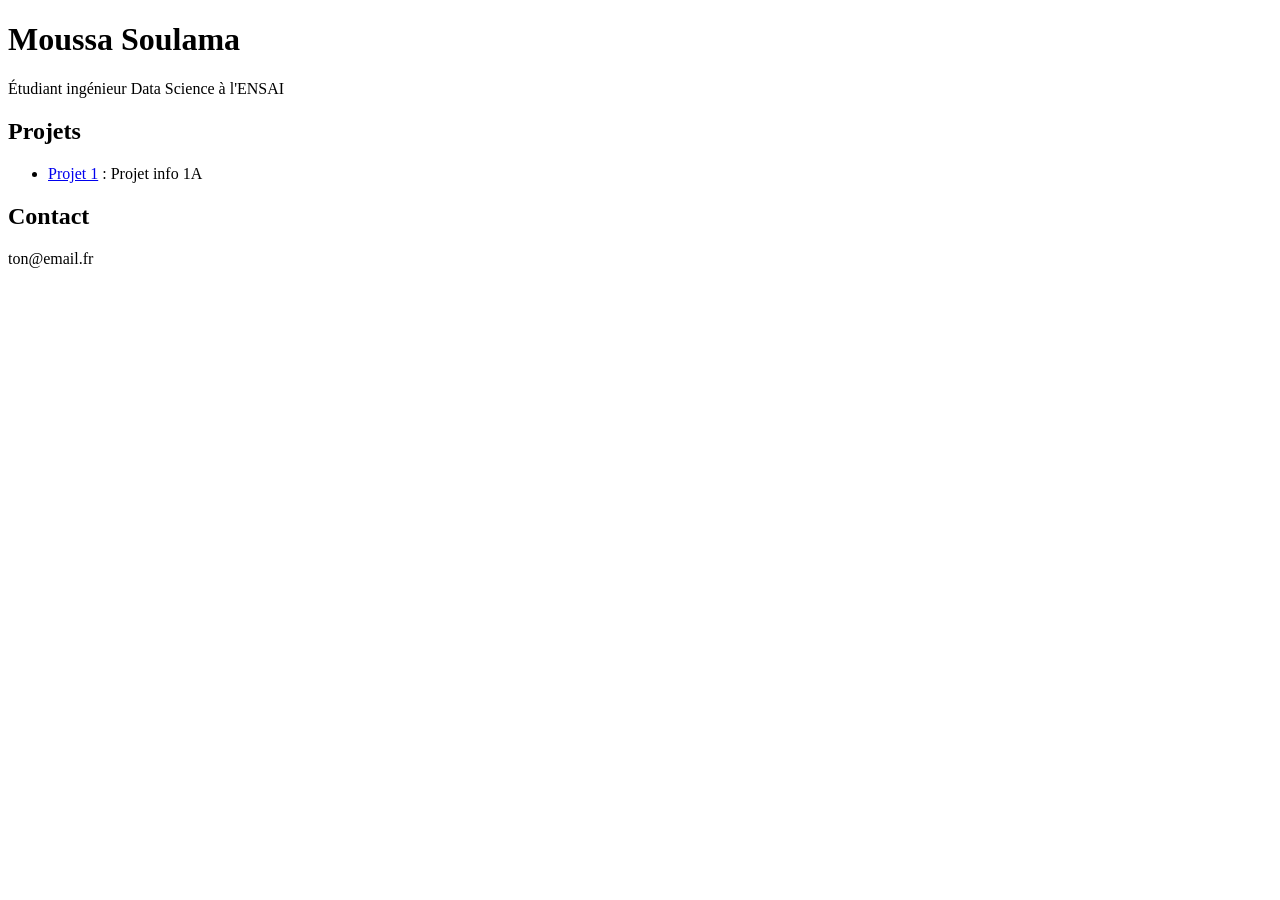
==== index.html @ 380694e4 "modif portfolio" ====
<!DOCTYPE html>
<html lang="fr">
<head>
  <meta charset="UTF-8">
  <meta name="viewport" content="width=device-width, initial-scale=1">
  <title>Moussa Soulama – Portfolio</title>
</head>
<body>
  <h1>Moussa Soulama</h1>
  <p>Étudiant ingénieur Data Science à l'ENSAI</p>
  <h2>Projets</h2>
  <ul>
    <li><a href="https://github.com/salifsamake10/Sports-Data-App.git">Projet 1</a> : Projet info 1A</li>
  </ul>
  <h2>Contact</h2>
  <p>ton@email.fr</p>
</body>
</html>
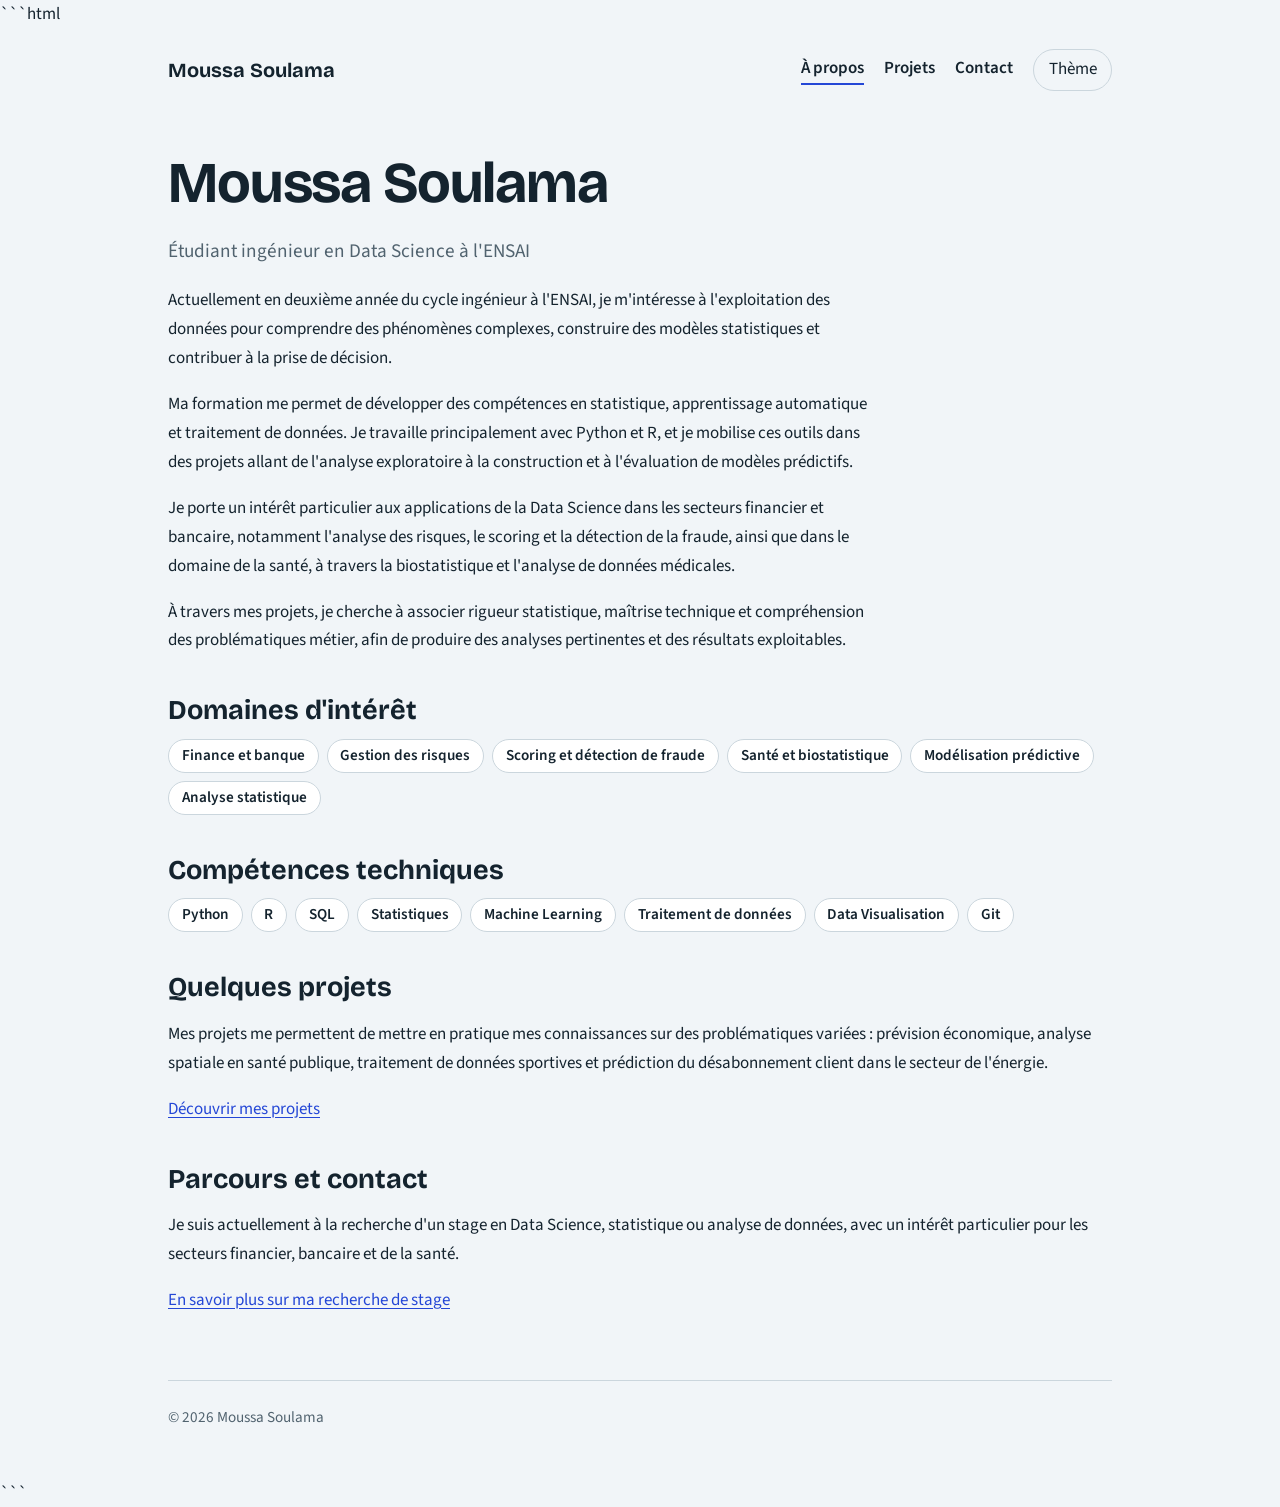
==== commit 5e714de0: "Update portfolio title and content in index.html" ====
--- a/index.html
+++ b/index.html
@@ -1,18 +1,133 @@
+```html
 <!DOCTYPE html>
 <html lang="fr">
 <head>
-  <meta charset="UTF-8">
-  <meta name="viewport" content="width=device-width, initial-scale=1">
-  <title>Moussa Soulama – Portfolio</title>
+<meta charset="UTF-8">
+<meta name="viewport" content="width=device-width, initial-scale=1, viewport-fit=cover">
+
+<title>Moussa Soulama – Portfolio Data Science</title>
+
+<link rel="icon" href="data:image/svg+xml,%3Csvg xmlns='http://www.w3.org/2000/svg' viewBox='0 0 100 100'%3E%3Ctext y='.9em' font-size='90'%3E📈%3C/text%3E%3C/svg%3E">
+
+<link rel="stylesheet" href="https://fonts.googleapis.com/css2?family=Bricolage+Grotesque:wght@500;700&family=Source+Sans+3:wght@400;600&display=swap">
+
+<link rel="stylesheet" href="css/style.css">
 </head>
+
 <body>
-  <h1>Moussa Soulama</h1>
-  <p>Étudiant ingénieur Data Science à l'ENSAI</p>
-  <h2>Projets</h2>
-  <ul>
-    <li><a href="https://github.com/salifsamake10/Sports-Data-App.git">Projet 1</a> : Projet info 1A</li>
-  </ul>
-  <h2>Contact</h2>
-  <p>ton@email.fr</p>
+<div class="wrap">
+
+  <header>
+    <a class="brand" href="index.html">Moussa Soulama</a>
+
+    <nav aria-label="Navigation principale">
+      <a href="index.html" aria-current="page">À propos</a>
+      <a href="projets.html">Projets</a>
+      <a href="contact.html">Contact</a>
+      <button id="theme" type="button" aria-label="Changer de thème">Thème</button>
+    </nav>
+  </header>
+
+  <main id="app">
+
+    <h1>Moussa Soulama</h1>
+
+    <p class="lead">
+      Étudiant ingénieur en Data Science à l'ENSAI
+    </p>
+
+    <div class="text">
+
+      <p>
+        Actuellement en deuxième année du cycle ingénieur à l'ENSAI,
+        je m'intéresse à l'exploitation des données pour comprendre
+        des phénomènes complexes, construire des modèles statistiques
+        et contribuer à la prise de décision.
+      </p>
+
+      <p>
+        Ma formation me permet de développer des compétences en
+        statistique, apprentissage automatique et traitement de données.
+        Je travaille principalement avec Python et R, et je mobilise
+        ces outils dans des projets allant de l'analyse exploratoire
+        à la construction et à l'évaluation de modèles prédictifs.
+      </p>
+
+      <p>
+        Je porte un intérêt particulier aux applications de la Data
+        Science dans les secteurs financier et bancaire, notamment
+        l'analyse des risques, le scoring et la détection de la fraude,
+        ainsi que dans le domaine de la santé, à travers la
+        biostatistique et l'analyse de données médicales.
+      </p>
+
+      <p>
+        À travers mes projets, je cherche à associer rigueur
+        statistique, maîtrise technique et compréhension des
+        problématiques métier, afin de produire des analyses
+        pertinentes et des résultats exploitables.
+      </p>
+
+    </div>
+
+    <h2>Domaines d'intérêt</h2>
+
+    <ul class="skills">
+      <li>Finance et banque</li>
+      <li>Gestion des risques</li>
+      <li>Scoring et détection de fraude</li>
+      <li>Santé et biostatistique</li>
+      <li>Modélisation prédictive</li>
+      <li>Analyse statistique</li>
+    </ul>
+
+    <h2>Compétences techniques</h2>
+
+    <ul class="skills">
+      <li>Python</li>
+      <li>R</li>
+      <li>SQL</li>
+      <li>Statistiques</li>
+      <li>Machine Learning</li>
+      <li>Traitement de données</li>
+      <li>Data Visualisation</li>
+      <li>Git</li>
+    </ul>
+
+    <h2>Quelques projets</h2>
+
+    <p>
+      Mes projets me permettent de mettre en pratique mes connaissances
+      sur des problématiques variées : prévision économique, analyse
+      spatiale en santé publique, traitement de données sportives
+      et prédiction du désabonnement client dans le secteur de l'énergie.
+    </p>
+
+    <p>
+      <a href="projets.html">Découvrir mes projets</a>
+    </p>
+
+    <h2>Parcours et contact</h2>
+
+    <p>
+      Je suis actuellement à la recherche d'un stage en Data Science,
+      statistique ou analyse de données, avec un intérêt particulier
+      pour les secteurs financier, bancaire et de la santé.
+    </p>
+
+    <p>
+      <a href="contact.html">En savoir plus sur ma recherche de stage</a>
+    </p>
+
+  </main>
+
+  <footer>
+    © 2026 Moussa Soulama
+  </footer>
+
+</div>
+
+<script src="js/theme.js"></script>
 </body>
 </html>
+```
--- a/css/style.css
+++ b/css/style.css
@@ -0,0 +1,54 @@
+:root{--bg:#F1F5F8;--ink:#14232E;--muted:#51636F;--line:#CBD6DD;--accent:#2447D6;--dot:#0E8F7E;--surface:#fff;--onaccent:#fff;--note:#F6E7B8}
+@media (prefers-color-scheme:dark){:root:not([data-theme="light"]){--bg:#0E1820;--ink:#E6EEF3;--muted:#9DB0BC;--line:#2A3B47;--accent:#86A0FF;--dot:#4FD1BC;--surface:#15232D;--onaccent:#0E1820;--note:#3A3217}}
+:root[data-theme="dark"]{--bg:#0E1820;--ink:#E6EEF3;--muted:#9DB0BC;--line:#2A3B47;--accent:#86A0FF;--dot:#4FD1BC;--surface:#15232D;--onaccent:#0E1820;--note:#3A3217}
+*{box-sizing:border-box}
+html{scroll-behavior:smooth}
+body{margin:0;background:var(--bg);color:var(--ink);font:400 1.0625rem/1.7 "Source Sans 3",system-ui,sans-serif;padding:env(safe-area-inset-top,0) 0 env(safe-area-inset-bottom,0)}
+a{color:var(--accent);text-underline-offset:3px}
+a:focus-visible,button:focus-visible{outline:3px solid var(--accent);outline-offset:3px;border-radius:4px}
+.wrap{max-width:62rem;margin:0 auto;padding:0 1.5rem}
+header{display:flex;justify-content:space-between;align-items:center;gap:1rem;padding:1.25rem 0;flex-wrap:wrap}
+.brand{font:700 1.25rem "Bricolage Grotesque",system-ui,sans-serif;color:var(--ink);text-decoration:none}
+nav{display:flex;align-items:center;gap:1.25rem}
+nav a{color:var(--ink);text-decoration:none;font-weight:600;border-bottom:2px solid transparent}
+nav a:hover,nav a[aria-current="page"]{border-color:var(--accent)}
+#theme{background:none;border:1px solid var(--line);color:var(--ink);border-radius:999px;padding:.35rem .9rem;font:inherit;cursor:pointer}
+h1,h2,h3{font-family:"Bricolage Grotesque",system-ui,sans-serif;line-height:1.12;margin:0}
+h1{font-size:clamp(2.2rem,6vw,3.6rem);letter-spacing:-.02em;margin-bottom:.6rem}
+h2{font-size:1.7rem;margin:2.5rem 0 .8rem}
+main{padding:2.5rem 0 3rem;min-height:70vh}
+.lead{color:var(--muted);font-size:1.2rem;max-width:44rem}
+.text{max-width:44rem}
+.meta{color:var(--muted);font-size:.9rem}
+.author{display:flex;gap:1rem;align-items:center;margin:1.5rem 0}
+.avatar{width:64px;height:64px;border-radius:50%;background:var(--accent);color:var(--onaccent);display:grid;place-items:center;font:700 1.4rem "Bricolage Grotesque",sans-serif;flex:none}
+.author small{color:var(--muted);display:block}
+.author a{margin-right:.9rem;font-weight:600}
+.skills,.tags{display:flex;flex-wrap:wrap;gap:.5rem;padding:0;margin:.8rem 0;list-style:none}
+.skills li,.tags li{border:1px solid var(--line);background:var(--surface);border-radius:999px;padding:.2rem .8rem;font-size:.95rem;font-weight:600}
+.tags li{border-color:var(--dot);color:var(--dot);background:none;font-size:.85rem;padding:.05rem .65rem}
+.grid{display:grid;grid-template-columns:repeat(auto-fill,minmax(17rem,1fr));gap:1.5rem;margin-top:1.5rem}
+.card{background:var(--surface);border:1px solid var(--line);border-radius:12px;overflow:hidden;color:var(--ink);text-decoration:none}
+.card:hover{border-color:var(--accent)}
+.card svg{display:block;width:100%;height:9rem;background:var(--bg)}
+.card .in{padding:1rem 1.1rem 1.2rem}
+.card h3{font-size:1.2rem}
+.card p{margin:.5rem 0 0;color:var(--muted)}
+.layout{display:grid;grid-template-columns:minmax(0,1fr) 14rem;gap:3rem}
+.toc{position:sticky;top:1rem;align-self:start;border-left:1px solid var(--line);padding-left:1rem;display:flex;flex-direction:column;gap:.5rem}
+.toc a{color:var(--ink);text-decoration:none}
+.toc a:hover{color:var(--accent)}
+.stack{border-left:4px solid var(--accent);background:var(--surface);padding:1rem 1.2rem;margin:1.5rem 0;border-radius:0 10px 10px 0}
+.btn{display:inline-block;background:var(--accent);color:var(--onaccent);padding:.6rem 1.1rem;border-radius:8px;font-weight:600;text-decoration:none}
+.stats{display:grid;grid-template-columns:repeat(auto-fit,minmax(9rem,1fr));gap:1rem;margin:1.5rem 0}
+.stats div{background:var(--surface);border:1px solid var(--line);border-radius:12px;text-align:center;padding:1rem .5rem}
+.stats b{display:block;font:700 2rem "Bricolage Grotesque",sans-serif;color:var(--dot)}
+.note{background:var(--note);border-radius:10px;padding:1rem 1.2rem;margin:1.5rem 0}
+.back{font-weight:600;text-decoration:none}
+footer{border-top:1px solid var(--line);padding:1.5rem 0 3rem;color:var(--muted);font-size:.95rem}
+@media (max-width:800px){.layout{grid-template-columns:1fr}.toc{display:none}}
+@media (prefers-reduced-motion:reduce){html{scroll-behavior:auto}}
+.card img{display:block;width:100%;height:9rem;object-fit:cover;object-position:left center;background:var(--bg)}
+.hero-img{margin:1.5rem 0}
+.hero-img img{width:100%;height:auto;border-radius:12px;border:1px solid var(--line);background:#fff}
+.hero-img figcaption{color:var(--muted);font-size:.9rem;margin-top:.5rem}
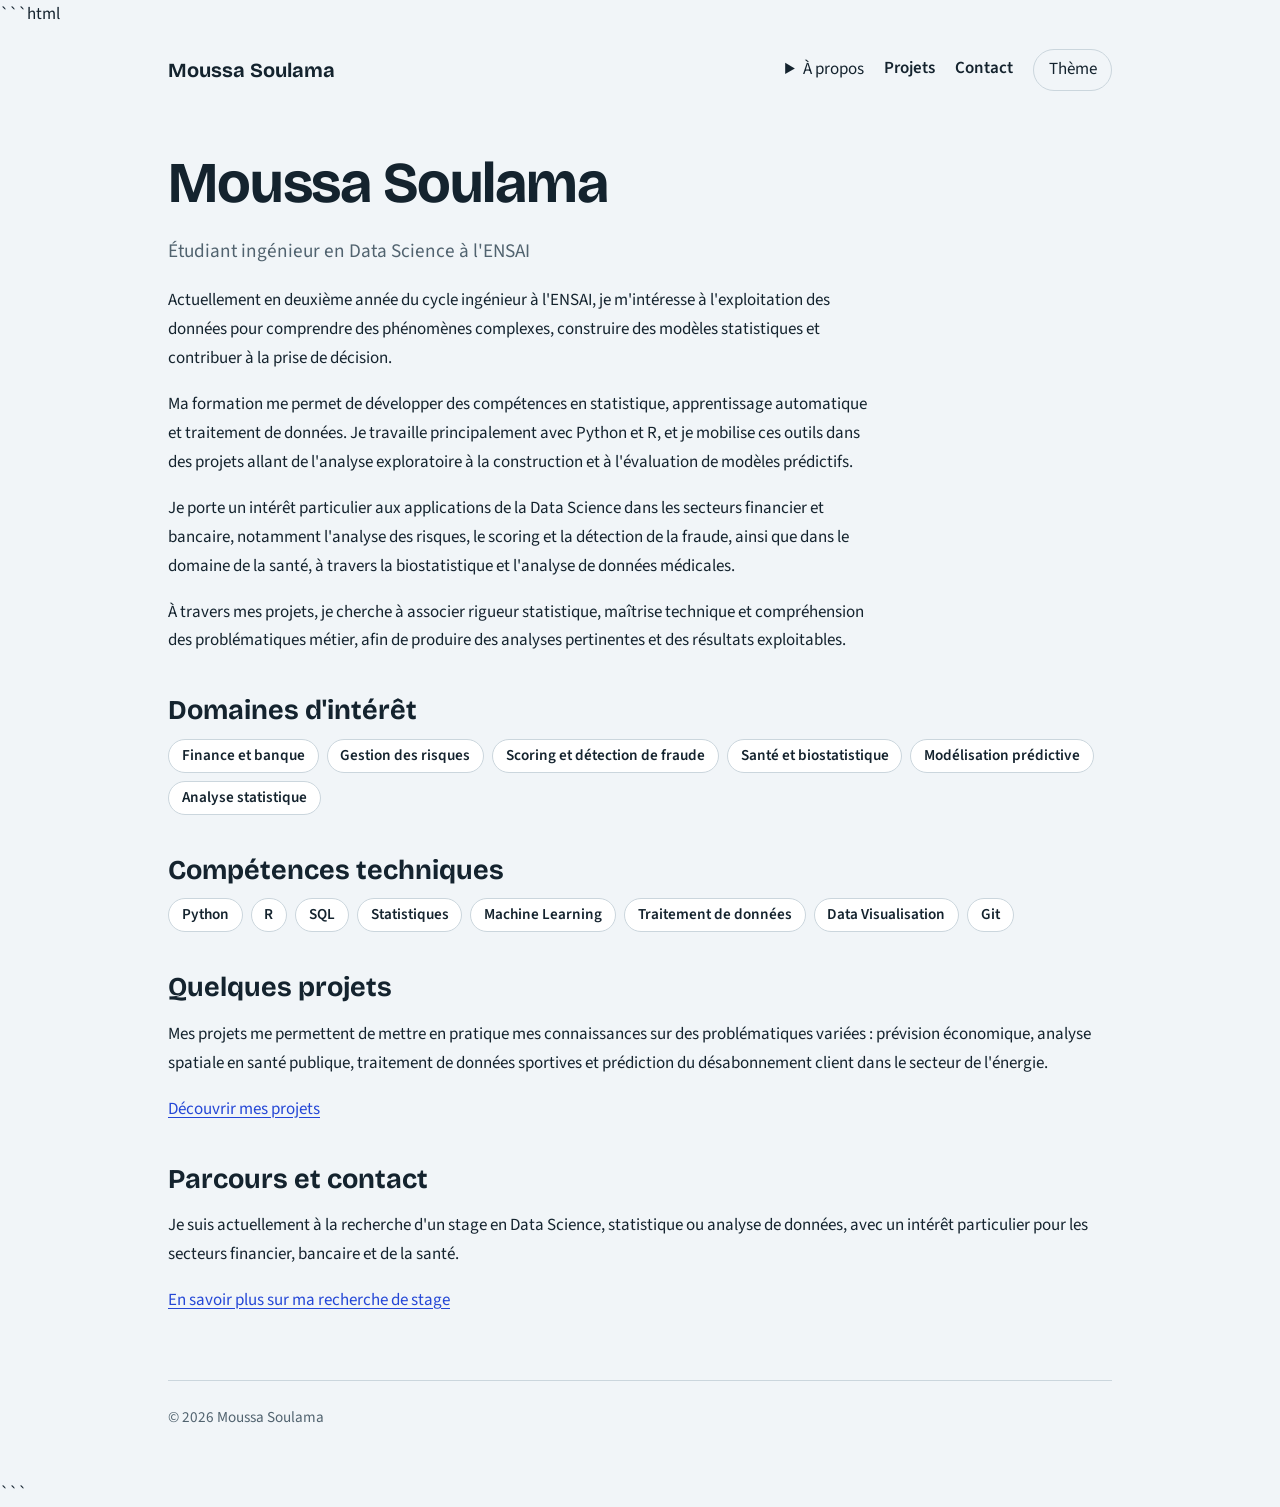
==== commit 35748fa3: "Update navigation menu structure in index.html Replaced old navigation menu with a new dropdown menu" ====
--- a/index.html
+++ b/index.html
@@ -18,15 +18,44 @@
 <div class="wrap">
 
   <header>
-    <a class="brand" href="index.html">Moussa Soulama</a>
+  <a class="brand" href="index.html">Moussa Soulama</a>
 
-    <nav aria-label="Navigation principale">
-      <a href="index.html" aria-current="page">À propos</a>
-      <a href="projets.html">Projets</a>
-      <a href="contact.html">Contact</a>
-      <button id="theme" type="button" aria-label="Changer de thème">Thème</button>
-    </nav>
-  </header>
+  <!--
+  ANCIEN MENU DE NAVIGATION
+  Conservé temporairement pour permettre un retour en arrière.
+
+  <nav aria-label="Navigation principale">
+    <a href="index.html" aria-current="page">À propos</a>
+    <a href="projets.html">Projets</a>
+    <a href="contact.html">Contact</a>
+    <button id="theme" type="button" aria-label="Changer de thème">Thème</button>
+  </nav>
+  -->
+
+  <!-- NOUVEAU MENU DE NAVIGATION -->
+  <nav aria-label="Navigation principale">
+
+    <div class="nav-dropdown">
+      <details>
+        <summary>À propos</summary>
+
+        <div class="dropdown-menu">
+          <a href="index.html" aria-current="page">À propos de moi</a>
+          <a href="cv.html">Mon CV</a>
+        </div>
+      </details>
+    </div>
+
+    <a href="projets.html">Projets</a>
+
+    <a href="contact.html">Contact</a>
+
+    <button id="theme" type="button" aria-label="Changer de thème">
+      Thème
+    </button>
+
+  </nav>
+</header>
 
   <main id="app">
 
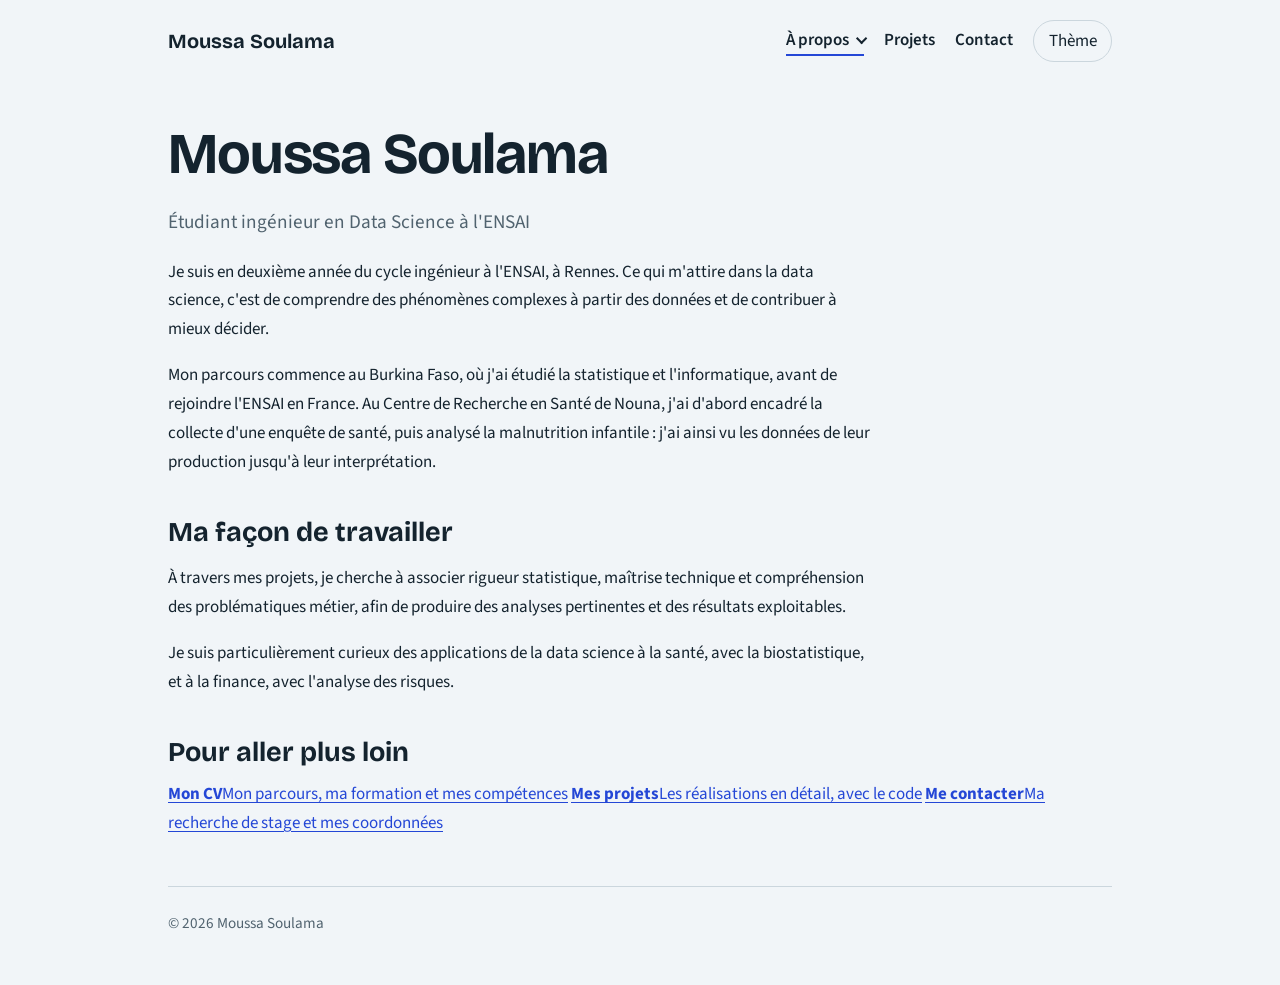
==== commit 2579e8bd: "Update index.html" ====
--- a/index.html
+++ b/index.html
@@ -1,162 +1,58 @@
-```html
 <!DOCTYPE html>
 <html lang="fr">
 <head>
 <meta charset="UTF-8">
 <meta name="viewport" content="width=device-width, initial-scale=1, viewport-fit=cover">
-
 <title>Moussa Soulama – Portfolio Data Science</title>
-
 <link rel="icon" href="data:image/svg+xml,%3Csvg xmlns='http://www.w3.org/2000/svg' viewBox='0 0 100 100'%3E%3Ctext y='.9em' font-size='90'%3E📈%3C/text%3E%3C/svg%3E">
-
 <link rel="stylesheet" href="https://fonts.googleapis.com/css2?family=Bricolage+Grotesque:wght@500;700&family=Source+Sans+3:wght@400;600&display=swap">
-
 <link rel="stylesheet" href="css/style.css">
+<link rel="stylesheet" href="css/pages.css">
 </head>
-
 <body>
 <div class="wrap">
+  <header>
+    <a class="brand" href="index.html">Moussa Soulama</a>
+    <nav aria-label="Navigation principale">
+      <div class="nav-dropdown is-active">
+        <details>
+          <summary>À propos</summary>
+          <div class="dropdown-menu">
+            <a href="index.html" aria-current="page">À propos de moi</a>
+            <a href="cv.html">Mon CV</a>
+          </div>
+        </details>
+      </div>
+      <a href="projets.html">Projets</a>
+      <a href="contact.html">Contact</a>
+      <button id="theme" type="button" aria-label="Changer de thème">Thème</button>
+    </nav>
+  </header>
+  <main id="app">
+    <h1>Moussa Soulama</h1>
+    <p class="lead">Étudiant ingénieur en Data Science à l'ENSAI</p>
 
-  <header>
-  <a class="brand" href="index.html">Moussa Soulama</a>
-
-  <!--
-  ANCIEN MENU DE NAVIGATION
-  Conservé temporairement pour permettre un retour en arrière.
-
-  <nav aria-label="Navigation principale">
-    <a href="index.html" aria-current="page">À propos</a>
-    <a href="projets.html">Projets</a>
-    <a href="contact.html">Contact</a>
-    <button id="theme" type="button" aria-label="Changer de thème">Thème</button>
-  </nav>
-  -->
-
-  <!-- NOUVEAU MENU DE NAVIGATION -->
-  <nav aria-label="Navigation principale">
-
-    <div class="nav-dropdown">
-      <details>
-        <summary>À propos</summary>
-
-        <div class="dropdown-menu">
-          <a href="index.html" aria-current="page">À propos de moi</a>
-          <a href="cv.html">Mon CV</a>
-        </div>
-      </details>
+    <div class="text">
+      <p>Je suis en deuxième année du cycle ingénieur à l'ENSAI, à Rennes. Ce qui m'attire dans la data science, c'est de comprendre des phénomènes complexes à partir des données et de contribuer à mieux décider.</p>
+      <p>Mon parcours commence au Burkina Faso, où j'ai étudié la statistique et l'informatique, avant de rejoindre l'ENSAI en France. Au Centre de Recherche en Santé de Nouna, j'ai d'abord encadré la collecte d'une enquête de santé, puis analysé la malnutrition infantile : j'ai ainsi vu les données de leur production jusqu'à leur interprétation.</p>
     </div>
 
-    <a href="projets.html">Projets</a>
-
-    <a href="contact.html">Contact</a>
-
-    <button id="theme" type="button" aria-label="Changer de thème">
-      Thème
-    </button>
-
-  </nav>
-</header>
-
-  <main id="app">
-
-    <h1>Moussa Soulama</h1>
-
-    <p class="lead">
-      Étudiant ingénieur en Data Science à l'ENSAI
-    </p>
-
+    <h2>Ma façon de travailler</h2>
     <div class="text">
-
-      <p>
-        Actuellement en deuxième année du cycle ingénieur à l'ENSAI,
-        je m'intéresse à l'exploitation des données pour comprendre
-        des phénomènes complexes, construire des modèles statistiques
-        et contribuer à la prise de décision.
-      </p>
-
-      <p>
-        Ma formation me permet de développer des compétences en
-        statistique, apprentissage automatique et traitement de données.
-        Je travaille principalement avec Python et R, et je mobilise
-        ces outils dans des projets allant de l'analyse exploratoire
-        à la construction et à l'évaluation de modèles prédictifs.
-      </p>
-
-      <p>
-        Je porte un intérêt particulier aux applications de la Data
-        Science dans les secteurs financier et bancaire, notamment
-        l'analyse des risques, le scoring et la détection de la fraude,
-        ainsi que dans le domaine de la santé, à travers la
-        biostatistique et l'analyse de données médicales.
-      </p>
-
-      <p>
-        À travers mes projets, je cherche à associer rigueur
-        statistique, maîtrise technique et compréhension des
-        problématiques métier, afin de produire des analyses
-        pertinentes et des résultats exploitables.
-      </p>
-
+      <p>À travers mes projets, je cherche à associer rigueur statistique, maîtrise technique et compréhension des problématiques métier, afin de produire des analyses pertinentes et des résultats exploitables.</p>
+      <p>Je suis particulièrement curieux des applications de la data science à la santé, avec la biostatistique, et à la finance, avec l'analyse des risques.</p>
     </div>
 
-    <h2>Domaines d'intérêt</h2>
-
-    <ul class="skills">
-      <li>Finance et banque</li>
-      <li>Gestion des risques</li>
-      <li>Scoring et détection de fraude</li>
-      <li>Santé et biostatistique</li>
-      <li>Modélisation prédictive</li>
-      <li>Analyse statistique</li>
-    </ul>
-
-    <h2>Compétences techniques</h2>
-
-    <ul class="skills">
-      <li>Python</li>
-      <li>R</li>
-      <li>SQL</li>
-      <li>Statistiques</li>
-      <li>Machine Learning</li>
-      <li>Traitement de données</li>
-      <li>Data Visualisation</li>
-      <li>Git</li>
-    </ul>
-
-    <h2>Quelques projets</h2>
-
-    <p>
-      Mes projets me permettent de mettre en pratique mes connaissances
-      sur des problématiques variées : prévision économique, analyse
-      spatiale en santé publique, traitement de données sportives
-      et prédiction du désabonnement client dans le secteur de l'énergie.
-    </p>
-
-    <p>
-      <a href="projets.html">Découvrir mes projets</a>
-    </p>
-
-    <h2>Parcours et contact</h2>
-
-    <p>
-      Je suis actuellement à la recherche d'un stage en Data Science,
-      statistique ou analyse de données, avec un intérêt particulier
-      pour les secteurs financier, bancaire et de la santé.
-    </p>
-
-    <p>
-      <a href="contact.html">En savoir plus sur ma recherche de stage</a>
-    </p>
-
+    <h2>Pour aller plus loin</h2>
+    <div class="next-links">
+      <a href="cv.html"><strong>Mon CV</strong><span>Mon parcours, ma formation et mes compétences</span></a>
+      <a href="projets.html"><strong>Mes projets</strong><span>Les réalisations en détail, avec le code</span></a>
+      <a href="contact.html"><strong>Me contacter</strong><span>Ma recherche de stage et mes coordonnées</span></a>
+    </div>
   </main>
-
-  <footer>
-    © 2026 Moussa Soulama
-  </footer>
-
+  <footer>© 2026 Moussa Soulama</footer>
 </div>
-
 <script src="js/theme.js"></script>
+<script src="js/nav.js"></script>
 </body>
 </html>
-```
--- a/css/style.css
+++ b/css/style.css
@@ -52,3 +52,20 @@
 .hero-img{margin:1.5rem 0}
 .hero-img img{width:100%;height:auto;border-radius:12px;border:1px solid var(--line);background:#fff}
 .hero-img figcaption{color:var(--muted);font-size:.9rem;margin-top:.5rem}
+/* =========================================
+   MENU DÉROULANT « À PROPOS »
+========================================= */
+
+/* Menu déroulant « À propos » — à ajouter à la fin de css/style.css
+   (supprime d'abord l'ancien bloc « Menu déroulant À propos » s'il existe) */
+.nav-dropdown{position:relative}
+.nav-dropdown summary{list-style:none;cursor:pointer;display:flex;align-items:center;gap:.4rem;font-weight:600;border-bottom:2px solid transparent}
+.nav-dropdown summary::-webkit-details-marker{display:none}
+.nav-dropdown summary::after{content:"";width:.4rem;height:.4rem;border-right:2px solid currentColor;border-bottom:2px solid currentColor;transform:rotate(45deg) translateY(-2px);transition:transform .2s}
+.nav-dropdown details[open] summary::after{transform:rotate(225deg) translateY(-2px)}
+.nav-dropdown summary:hover,.nav-dropdown.is-active summary{border-color:var(--accent)}
+.dropdown-menu{position:absolute;top:calc(100% + .6rem);left:0;min-width:12rem;padding:.4rem;display:flex;flex-direction:column;gap:.2rem;background:var(--surface);border:1px solid var(--line);border-radius:10px;box-shadow:0 8px 24px rgba(0,0,0,.14);z-index:100}
+.dropdown-menu a{display:block;padding:.55rem .75rem;border-radius:6px;border-bottom:0;white-space:nowrap}
+.dropdown-menu a:hover{background:var(--bg)}
+.dropdown-menu a[aria-current="page"]{background:var(--bg);color:var(--accent)}
+@media (max-width:600px){.dropdown-menu{left:auto;right:0}}
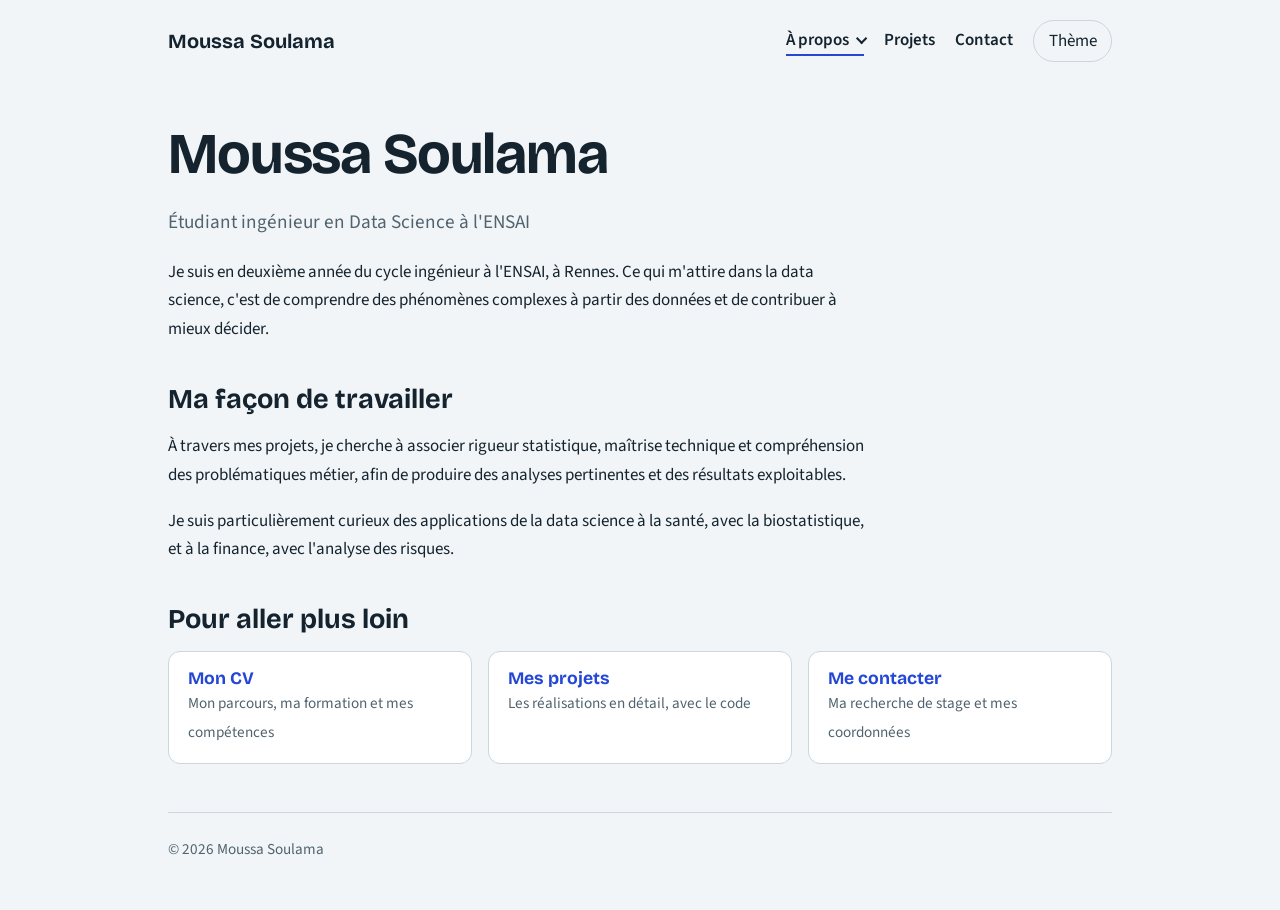
==== commit 1249ff81: "Remove paragraph on Burkina Faso education and work Removed a paragraph about educational background" ====
--- a/index.html
+++ b/index.html
@@ -34,7 +34,6 @@
 
     <div class="text">
       <p>Je suis en deuxième année du cycle ingénieur à l'ENSAI, à Rennes. Ce qui m'attire dans la data science, c'est de comprendre des phénomènes complexes à partir des données et de contribuer à mieux décider.</p>
-      <p>Mon parcours commence au Burkina Faso, où j'ai étudié la statistique et l'informatique, avant de rejoindre l'ENSAI en France. Au Centre de Recherche en Santé de Nouna, j'ai d'abord encadré la collecte d'une enquête de santé, puis analysé la malnutrition infantile : j'ai ainsi vu les données de leur production jusqu'à leur interprétation.</p>
     </div>
 
     <h2>Ma façon de travailler</h2>
--- a/css/pages.css
+++ b/css/pages.css
@@ -0,0 +1,14 @@
+/* Pages « À propos de moi » et « Contact » */
+.facts{display:grid;grid-template-columns:9rem 1fr;gap:.9rem 1.5rem;max-width:44rem;margin:1rem 0 2rem;padding:1.2rem 1.4rem;background:var(--surface);border:1px solid var(--line);border-radius:12px}
+.facts dt{font-weight:600;color:var(--muted)}
+.facts dd{margin:0}
+.contact-actions{display:flex;flex-wrap:wrap;align-items:center;gap:.8rem 1.4rem;margin:1rem 0 .5rem}
+.next-links{display:grid;grid-template-columns:repeat(auto-fit,minmax(14rem,1fr));gap:1rem;margin-top:1rem}
+.next-links a{display:block;padding:1rem 1.2rem;background:var(--surface);border:1px solid var(--line);border-radius:12px;color:var(--ink);text-decoration:none}
+.next-links a:hover{border-color:var(--accent)}
+.next-links strong{display:block;font:700 1.1rem "Bricolage Grotesque",system-ui,sans-serif;color:var(--accent)}
+.next-links span{color:var(--muted);font-size:.95rem}
+@media (max-width:600px){
+  .facts{grid-template-columns:1fr;gap:.15rem}
+  .facts dd{margin-bottom:.8rem}
+}
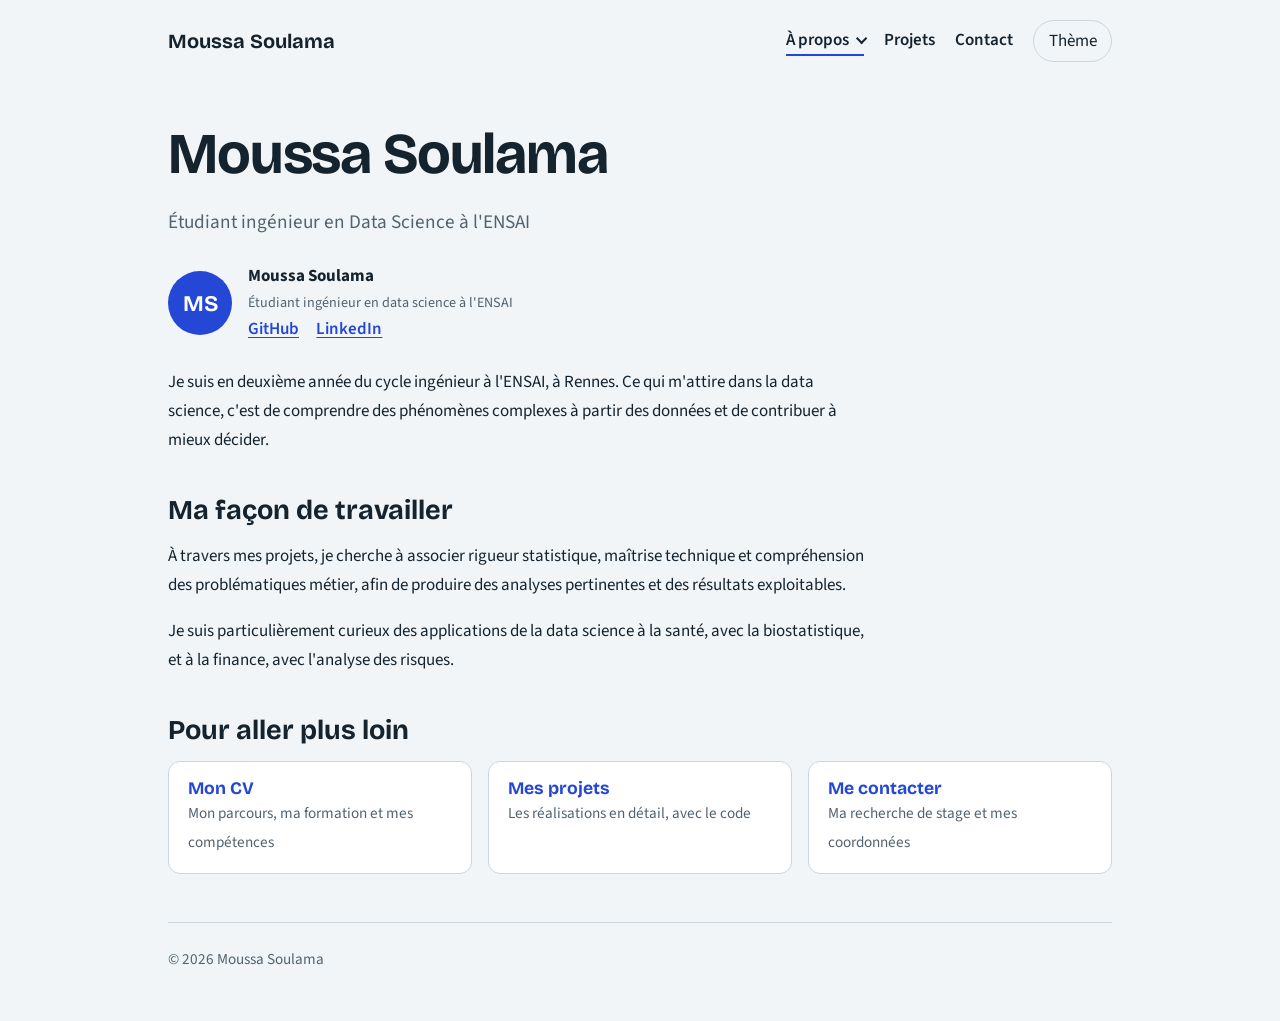
==== commit 23c8c4cb: "Add author information and social links Added author section with personal details and links." ====
--- a/index.html
+++ b/index.html
@@ -31,6 +31,15 @@
   <main id="app">
     <h1>Moussa Soulama</h1>
     <p class="lead">Étudiant ingénieur en Data Science à l'ENSAI</p>
+    <div class="author">
+      <div class="avatar" aria-hidden="true">MS</div>
+      <div>
+        <strong>Moussa Soulama</strong>
+        <small>Étudiant ingénieur en data science à l'ENSAI</small>
+        <a href="https://github.com/SoulamaMoussa">GitHub</a>
+        <a href="https://www.linkedin.com/in/moussa-soulama">LinkedIn</a>
+      </div>
+    </div>
 
     <div class="text">
       <p>Je suis en deuxième année du cycle ingénieur à l'ENSAI, à Rennes. Ce qui m'attire dans la data science, c'est de comprendre des phénomènes complexes à partir des données et de contribuer à mieux décider.</p>
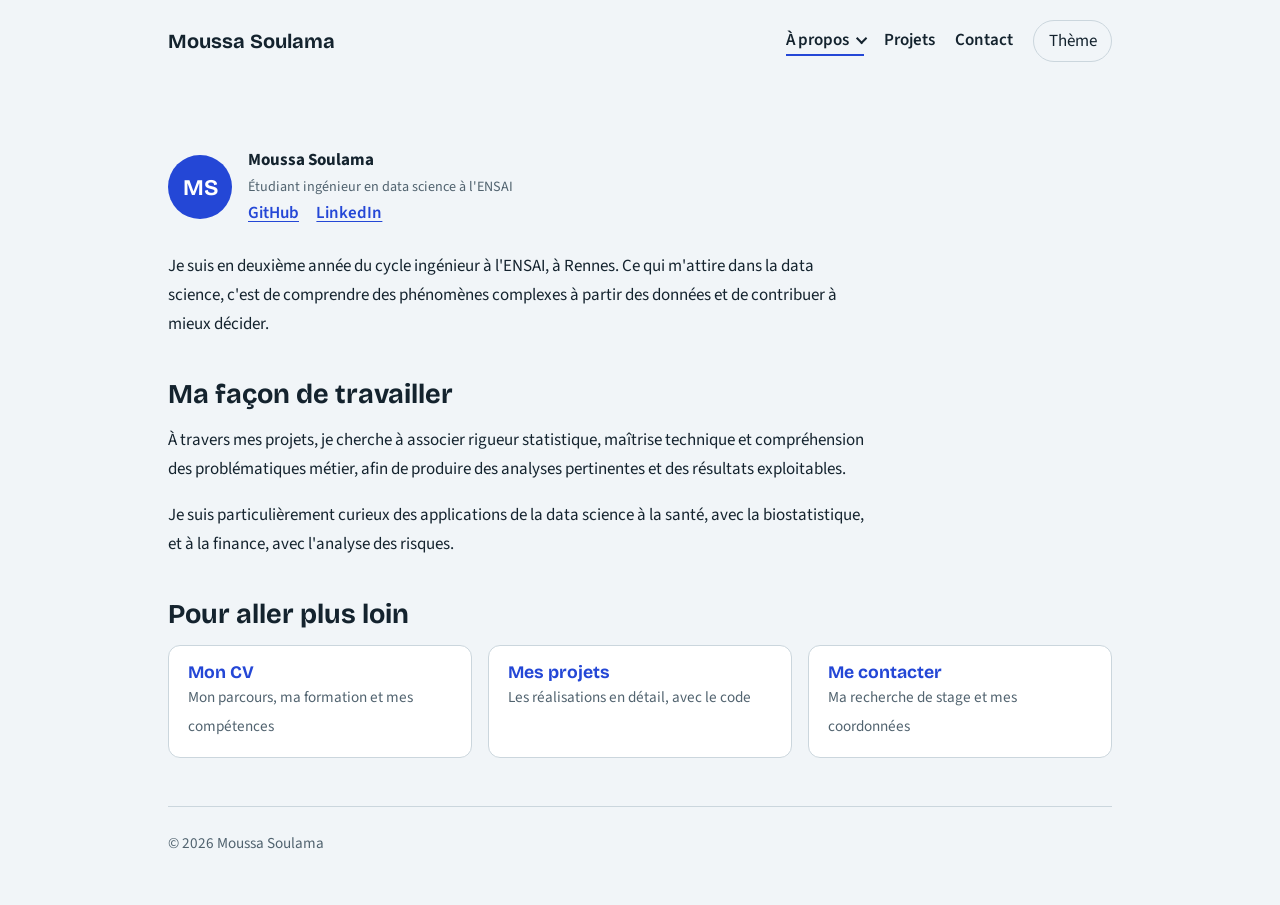
==== commit 6a972cb3: "Refactor author section in index.html Updated LinkedIn link and removed duplicate name and descripti" ====
--- a/index.html
+++ b/index.html
@@ -29,8 +29,6 @@
     </nav>
   </header>
   <main id="app">
-    <h1>Moussa Soulama</h1>
-    <p class="lead">Étudiant ingénieur en Data Science à l'ENSAI</p>
     <div class="author">
       <div class="avatar" aria-hidden="true">MS</div>
       <div>
